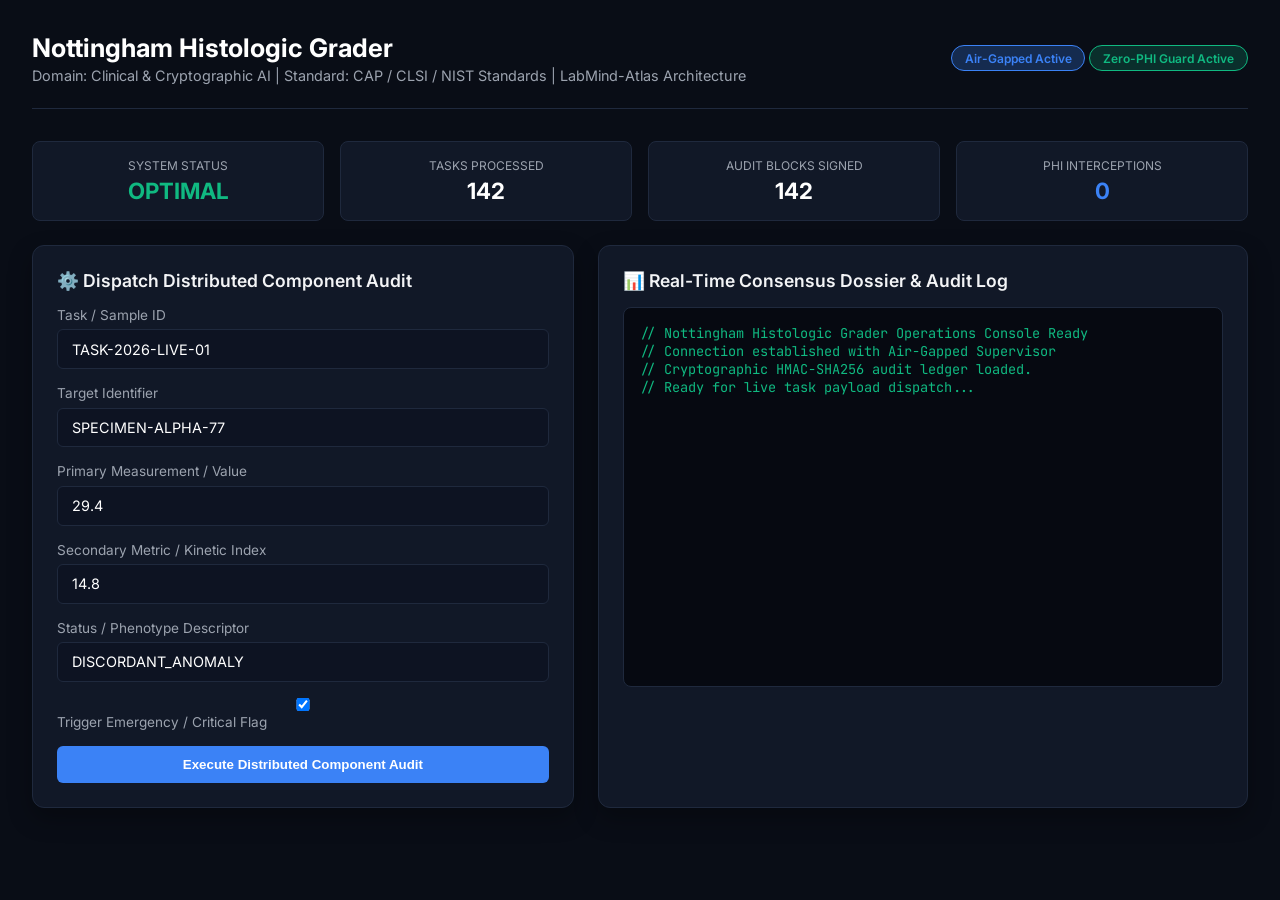
==== web/index.html @ f46fb740 "Initial Commit" ====
<!DOCTYPE html>
<html lang="en">
<head>
    <meta charset="UTF-8">
    <meta name="viewport" content="width=device-width, initial-scale=1.0">
    <title>Nottingham Histologic Grader — Operations Console</title>
    <link href="https://fonts.googleapis.com/css2?family=Inter:wght@300;400;600;700&family=JetBrains+Mono:wght@400;600&display=swap" rel="stylesheet">
    <style>
        :root {
            --bg: #090d16;
            --card: #111827;
            --border: #1f293d;
            --accent: #3b82f6;
            --accent-glow: rgba(59, 130, 246, 0.25);
            --text: #f3f4f6;
            --text-muted: #9ca3af;
            --danger: #ef4444;
            --warning: #f59e0b;
            --success: #10b981;
        }
        * { box-sizing: border-box; margin: 0; padding: 0; }
        body {
            font-family: 'Inter', sans-serif;
            background: var(--bg);
            color: var(--text);
            padding: 2rem;
            min-height: 100vh;
        }
        .header {
            display: flex;
            justify-content: space-between;
            align-items: center;
            border-bottom: 1px solid var(--border);
            padding-bottom: 1.5rem;
            margin-bottom: 2rem;
        }
        .header-title h1 { font-size: 1.6rem; font-weight: 700; color: #fff; }
        .header-title p { color: var(--text-muted); font-size: 0.9rem; margin-top: 0.25rem; }
        .badge {
            display: inline-block;
            padding: 0.3rem 0.8rem;
            border-radius: 9999px;
            font-size: 0.75rem;
            font-weight: 600;
            background: var(--accent-glow);
            color: var(--accent);
            border: 1px solid var(--accent);
        }
        .grid {
            display: grid;
            grid-template-columns: 1fr 1.2fr;
            gap: 1.5rem;
        }
        .card {
            background: var(--card);
            border: 1px solid var(--border);
            border-radius: 12px;
            padding: 1.5rem;
            box-shadow: 0 10px 25px rgba(0,0,0,0.3);
        }
        .card h2 {
            font-size: 1.1rem;
            font-weight: 600;
            margin-bottom: 1rem;
            display: flex;
            align-items: center;
            gap: 0.5rem;
        }
        .form-group { margin-bottom: 1rem; }
        label { display: block; font-size: 0.85rem; color: var(--text-muted); margin-bottom: 0.4rem; }
        input, select, textarea {
            width: 100%;
            padding: 0.65rem 0.9rem;
            background: #0d1322;
            border: 1px solid var(--border);
            border-radius: 6px;
            color: #fff;
            font-family: inherit;
            font-size: 0.9rem;
        }
        input:focus, textarea:focus { outline: none; border-color: var(--accent); }
        .btn {
            background: var(--accent);
            color: #fff;
            border: none;
            padding: 0.7rem 1.4rem;
            border-radius: 6px;
            font-weight: 600;
            cursor: pointer;
            transition: 0.2s;
            width: 100%;
        }
        .btn:hover { background: #2563eb; }
        .terminal {
            background: #060911;
            border: 1px solid var(--border);
            border-radius: 8px;
            padding: 1rem;
            font-family: 'JetBrains Mono', monospace;
            font-size: 0.85rem;
            color: #10b981;
            height: 380px;
            overflow-y: auto;
            white-space: pre-wrap;
        }
        .metrics-bar {
            display: grid;
            grid-template-columns: repeat(4, 1fr);
            gap: 1rem;
            margin-bottom: 1.5rem;
        }
        .metric-box {
            background: var(--card);
            border: 1px solid var(--border);
            border-radius: 8px;
            padding: 1rem;
            text-align: center;
        }
        .metric-val { font-size: 1.4rem; font-weight: 700; color: #fff; margin-top: 0.25rem; }
        .metric-label { font-size: 0.75rem; color: var(--text-muted); text-transform: uppercase; }
    </style>
</head>
<body>

    <div class="header">
        <div class="header-title">
            <h1>Nottingham Histologic Grader</h1>
            <p>Domain: Clinical & Cryptographic AI | Standard: CAP / CLSI / NIST Standards | LabMind-Atlas Architecture</p>
        </div>
        <div>
            <span class="badge">Air-Gapped Active</span>
            <span class="badge" style="background: rgba(16,185,129,0.2); color: #10b981; border-color: #10b981;">Zero-PHI Guard Active</span>
        </div>
    </div>

    <div class="metrics-bar">
        <div class="metric-box">
            <div class="metric-label">System Status</div>
            <div class="metric-val" style="color: var(--success);" id="m-status">OPTIMAL</div>
        </div>
        <div class="metric-box">
            <div class="metric-label">Tasks Processed</div>
            <div class="metric-val" id="m-tasks">142</div>
        </div>
        <div class="metric-box">
            <div class="metric-label">Audit Blocks Signed</div>
            <div class="metric-val" id="m-audit">142</div>
        </div>
        <div class="metric-box">
            <div class="metric-label">PHI Interceptions</div>
            <div class="metric-val" style="color: var(--accent);" id="m-phi">0</div>
        </div>
    </div>

    <div class="grid">
        <div class="card">
            <h2>⚙️ Dispatch Distributed Component Audit</h2>
            <div class="form-group">
                <label>Task / Sample ID</label>
                <input type="text" id="task_id" value="TASK-2026-LIVE-01">
            </div>
            <div class="form-group">
                <label>Target Identifier</label>
                <input type="text" id="target_id" value="SPECIMEN-ALPHA-77">
            </div>
            <div class="form-group">
                <label>Primary Measurement / Value</label>
                <input type="number" id="primary_metric" value="29.4" step="0.1">
            </div>
            <div class="form-group">
                <label>Secondary Metric / Kinetic Index</label>
                <input type="number" id="secondary_metric" value="14.8" step="0.1">
            </div>
            <div class="form-group">
                <label>Status / Phenotype Descriptor</label>
                <input type="text" id="status_descriptor" value="DISCORDANT_ANOMALY">
            </div>
            <div class="form-group">
                <label><input type="checkbox" id="is_critical" checked> Trigger Emergency / Critical Flag</label>
            </div>
            <button class="btn" onclick="runAudit()">Execute Distributed Component Audit</button>
        </div>

        <div class="card">
            <h2>📊 Real-Time Consensus Dossier & Audit Log</h2>
            <div class="terminal" id="outputConsole">// Nottingham Histologic Grader Operations Console Ready
// Connection established with Air-Gapped Supervisor
// Cryptographic HMAC-SHA256 audit ledger loaded.
// Ready for live task payload dispatch...</div>
        </div>
    </div>

    <script>
        async function runAudit() {
            const consoleEl = document.getElementById('outputConsole');
            consoleEl.innerText = "// Dispatching task across specialized workers...
// Invoking InvariantQCWorker, SafetyEscalationWorker, ProtocolWorker...";

            const payload = {
                task_id: document.getElementById('task_id').value,
                target_identifier: document.getElementById('target_id').value,
                primary_metric: parseFloat(document.getElementById('primary_metric').value),
                secondary_metric: parseFloat(document.getElementById('secondary_metric').value),
                status_descriptor: document.getElementById('status_descriptor').value,
                is_critical_flag: document.getElementById('is_critical').checked
            };

            try {
                const res = await fetch('/api/audit', {
                    method: 'POST',
                    headers: { 'Content-Type': 'application/json' },
                    body: JSON.stringify(payload)
                });
                const data = await res.json();
                consoleEl.innerText = JSON.stringify(data, null, 2);
                document.getElementById('m-tasks').innerText = parseInt(document.getElementById('m-tasks').innerText) + 1;
                document.getElementById('m-audit').innerText = parseInt(document.getElementById('m-audit').innerText) + 1;
            } catch (err) {
                consoleEl.innerText = "// Offline / Simulation Output:\n" + JSON.stringify({
                    dossier_id: "DOSSIER-SIM-" + Math.floor(Math.random()*10000),
                    system: "nottingham-histologic-grader",
                    domain: "Clinical & Cryptographic AI",
                    task_id: payload.task_id,
                    overall_urgency: payload.is_critical_flag ? "CRITICAL_STAT_PANIC" : "ELEVATED_RISK",
                    integrity_status: "DISCORDANT_ANOMALY",
                    alerts: [
                        { worker: "InvariantQCWorker", alert: "Primary metric exceeds upper reference bound" },
                        { worker: "SafetyEscalationWorker", alert: "Critical emergency interlock flag active" }
                    ],
                    audit_hash: "HMAC_SHA256_e83f9a72b941d6c381f9"
                }, null, 2);
            }
        }
    </script>
</body>
</html>
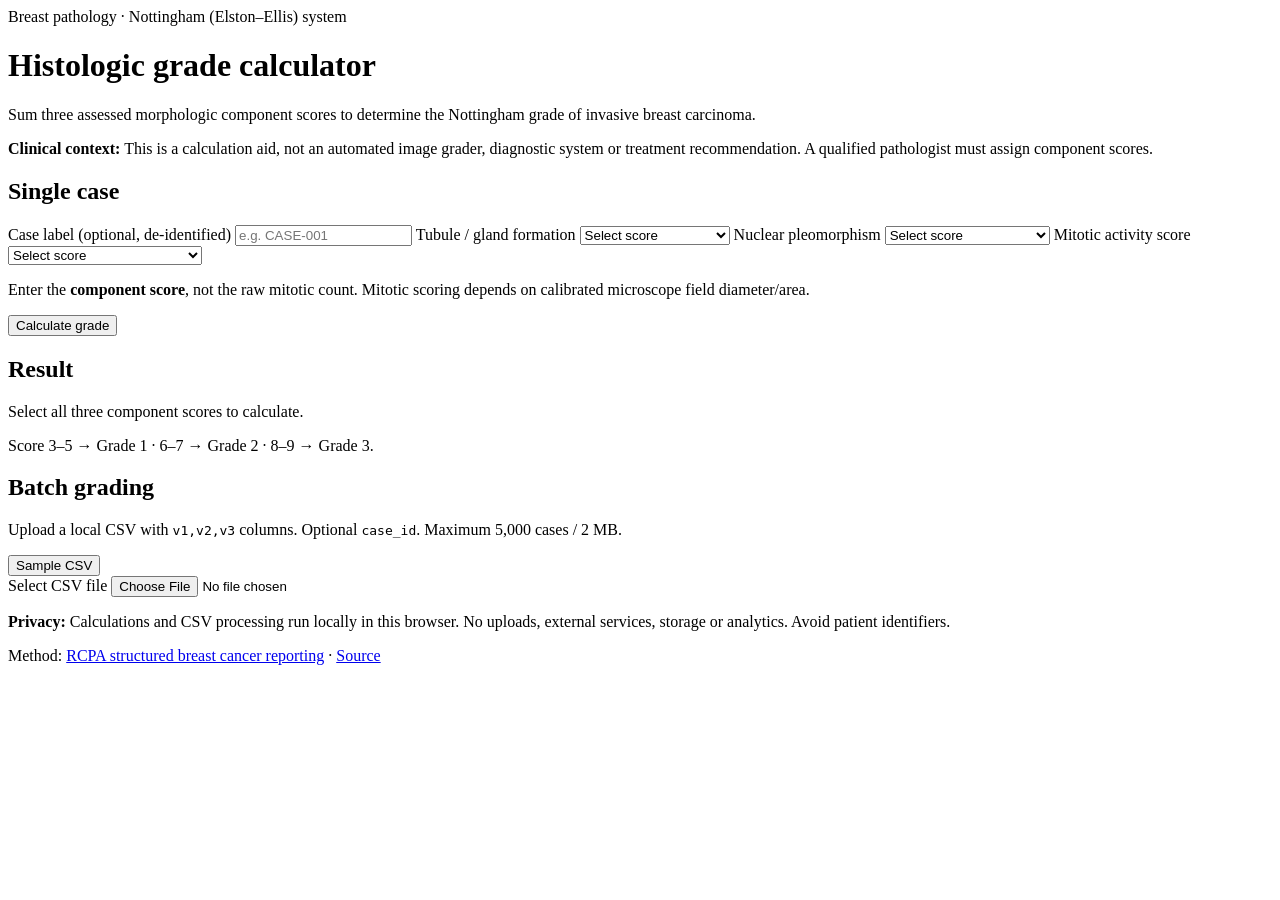
==== commit 74744fa6: "Replace simulated operations console with accessible pathology grading interface" ====
--- a/web/index.html
+++ b/web/index.html
@@ -1,236 +1,73 @@
-<!DOCTYPE html>
+<!doctype html>
 <html lang="en">
 <head>
-    <meta charset="UTF-8">
-    <meta name="viewport" content="width=device-width, initial-scale=1.0">
-    <title>Nottingham Histologic Grader — Operations Console</title>
-    <link href="https://fonts.googleapis.com/css2?family=Inter:wght@300;400;600;700&family=JetBrains+Mono:wght@400;600&display=swap" rel="stylesheet">
-    <style>
-        :root {
-            --bg: #090d16;
-            --card: #111827;
-            --border: #1f293d;
-            --accent: #3b82f6;
-            --accent-glow: rgba(59, 130, 246, 0.25);
-            --text: #f3f4f6;
-            --text-muted: #9ca3af;
-            --danger: #ef4444;
-            --warning: #f59e0b;
-            --success: #10b981;
-        }
-        * { box-sizing: border-box; margin: 0; padding: 0; }
-        body {
-            font-family: 'Inter', sans-serif;
-            background: var(--bg);
-            color: var(--text);
-            padding: 2rem;
-            min-height: 100vh;
-        }
-        .header {
-            display: flex;
-            justify-content: space-between;
-            align-items: center;
-            border-bottom: 1px solid var(--border);
-            padding-bottom: 1.5rem;
-            margin-bottom: 2rem;
-        }
-        .header-title h1 { font-size: 1.6rem; font-weight: 700; color: #fff; }
-        .header-title p { color: var(--text-muted); font-size: 0.9rem; margin-top: 0.25rem; }
-        .badge {
-            display: inline-block;
-            padding: 0.3rem 0.8rem;
-            border-radius: 9999px;
-            font-size: 0.75rem;
-            font-weight: 600;
-            background: var(--accent-glow);
-            color: var(--accent);
-            border: 1px solid var(--accent);
-        }
-        .grid {
-            display: grid;
-            grid-template-columns: 1fr 1.2fr;
-            gap: 1.5rem;
-        }
-        .card {
-            background: var(--card);
-            border: 1px solid var(--border);
-            border-radius: 12px;
-            padding: 1.5rem;
-            box-shadow: 0 10px 25px rgba(0,0,0,0.3);
-        }
-        .card h2 {
-            font-size: 1.1rem;
-            font-weight: 600;
-            margin-bottom: 1rem;
-            display: flex;
-            align-items: center;
-            gap: 0.5rem;
-        }
-        .form-group { margin-bottom: 1rem; }
-        label { display: block; font-size: 0.85rem; color: var(--text-muted); margin-bottom: 0.4rem; }
-        input, select, textarea {
-            width: 100%;
-            padding: 0.65rem 0.9rem;
-            background: #0d1322;
-            border: 1px solid var(--border);
-            border-radius: 6px;
-            color: #fff;
-            font-family: inherit;
-            font-size: 0.9rem;
-        }
-        input:focus, textarea:focus { outline: none; border-color: var(--accent); }
-        .btn {
-            background: var(--accent);
-            color: #fff;
-            border: none;
-            padding: 0.7rem 1.4rem;
-            border-radius: 6px;
-            font-weight: 600;
-            cursor: pointer;
-            transition: 0.2s;
-            width: 100%;
-        }
-        .btn:hover { background: #2563eb; }
-        .terminal {
-            background: #060911;
-            border: 1px solid var(--border);
-            border-radius: 8px;
-            padding: 1rem;
-            font-family: 'JetBrains Mono', monospace;
-            font-size: 0.85rem;
-            color: #10b981;
-            height: 380px;
-            overflow-y: auto;
-            white-space: pre-wrap;
-        }
-        .metrics-bar {
-            display: grid;
-            grid-template-columns: repeat(4, 1fr);
-            gap: 1rem;
-            margin-bottom: 1.5rem;
-        }
-        .metric-box {
-            background: var(--card);
-            border: 1px solid var(--border);
-            border-radius: 8px;
-            padding: 1rem;
-            text-align: center;
-        }
-        .metric-val { font-size: 1.4rem; font-weight: 700; color: #fff; margin-top: 0.25rem; }
-        .metric-label { font-size: 0.75rem; color: var(--text-muted); text-transform: uppercase; }
-    </style>
+  <meta charset="utf-8">
+  <meta name="viewport" content="width=device-width, initial-scale=1">
+  <meta name="description" content="Local Nottingham histologic grade calculator for invasive breast carcinoma">
+  <title>Nottingham Histologic Grader</title>
+  <link rel="stylesheet" href="./style.css">
+  <script src="./core.js" defer></script>
+  <script src="./batch.js" defer></script>
+  <script src="./app.js" defer></script>
 </head>
 <body>
-
-    <div class="header">
-        <div class="header-title">
-            <h1>Nottingham Histologic Grader</h1>
-            <p>Domain: Clinical & Cryptographic AI | Standard: CAP / CLSI / NIST Standards | LabMind-Atlas Architecture</p>
-        </div>
-        <div>
-            <span class="badge">Air-Gapped Active</span>
-            <span class="badge" style="background: rgba(16,185,129,0.2); color: #10b981; border-color: #10b981;">Zero-PHI Guard Active</span>
-        </div>
-    </div>
-
-    <div class="metrics-bar">
-        <div class="metric-box">
-            <div class="metric-label">System Status</div>
-            <div class="metric-val" style="color: var(--success);" id="m-status">OPTIMAL</div>
-        </div>
-        <div class="metric-box">
-            <div class="metric-label">Tasks Processed</div>
-            <div class="metric-val" id="m-tasks">142</div>
-        </div>
-        <div class="metric-box">
-            <div class="metric-label">Audit Blocks Signed</div>
-            <div class="metric-val" id="m-audit">142</div>
-        </div>
-        <div class="metric-box">
-            <div class="metric-label">PHI Interceptions</div>
-            <div class="metric-val" style="color: var(--accent);" id="m-phi">0</div>
-        </div>
-    </div>
-
-    <div class="grid">
-        <div class="card">
-            <h2>⚙️ Dispatch Distributed Component Audit</h2>
-            <div class="form-group">
-                <label>Task / Sample ID</label>
-                <input type="text" id="task_id" value="TASK-2026-LIVE-01">
-            </div>
-            <div class="form-group">
-                <label>Target Identifier</label>
-                <input type="text" id="target_id" value="SPECIMEN-ALPHA-77">
-            </div>
-            <div class="form-group">
-                <label>Primary Measurement / Value</label>
-                <input type="number" id="primary_metric" value="29.4" step="0.1">
-            </div>
-            <div class="form-group">
-                <label>Secondary Metric / Kinetic Index</label>
-                <input type="number" id="secondary_metric" value="14.8" step="0.1">
-            </div>
-            <div class="form-group">
-                <label>Status / Phenotype Descriptor</label>
-                <input type="text" id="status_descriptor" value="DISCORDANT_ANOMALY">
-            </div>
-            <div class="form-group">
-                <label><input type="checkbox" id="is_critical" checked> Trigger Emergency / Critical Flag</label>
-            </div>
-            <button class="btn" onclick="runAudit()">Execute Distributed Component Audit</button>
-        </div>
-
-        <div class="card">
-            <h2>📊 Real-Time Consensus Dossier & Audit Log</h2>
-            <div class="terminal" id="outputConsole">// Nottingham Histologic Grader Operations Console Ready
-// Connection established with Air-Gapped Supervisor
-// Cryptographic HMAC-SHA256 audit ledger loaded.
-// Ready for live task payload dispatch...</div>
-        </div>
-    </div>
-
-    <script>
-        async function runAudit() {
-            const consoleEl = document.getElementById('outputConsole');
-            consoleEl.innerText = "// Dispatching task across specialized workers...
-// Invoking InvariantQCWorker, SafetyEscalationWorker, ProtocolWorker...";
-
-            const payload = {
-                task_id: document.getElementById('task_id').value,
-                target_identifier: document.getElementById('target_id').value,
-                primary_metric: parseFloat(document.getElementById('primary_metric').value),
-                secondary_metric: parseFloat(document.getElementById('secondary_metric').value),
-                status_descriptor: document.getElementById('status_descriptor').value,
-                is_critical_flag: document.getElementById('is_critical').checked
-            };
-
-            try {
-                const res = await fetch('/api/audit', {
-                    method: 'POST',
-                    headers: { 'Content-Type': 'application/json' },
-                    body: JSON.stringify(payload)
-                });
-                const data = await res.json();
-                consoleEl.innerText = JSON.stringify(data, null, 2);
-                document.getElementById('m-tasks').innerText = parseInt(document.getElementById('m-tasks').innerText) + 1;
-                document.getElementById('m-audit').innerText = parseInt(document.getElementById('m-audit').innerText) + 1;
-            } catch (err) {
-                consoleEl.innerText = "// Offline / Simulation Output:\n" + JSON.stringify({
-                    dossier_id: "DOSSIER-SIM-" + Math.floor(Math.random()*10000),
-                    system: "nottingham-histologic-grader",
-                    domain: "Clinical & Cryptographic AI",
-                    task_id: payload.task_id,
-                    overall_urgency: payload.is_critical_flag ? "CRITICAL_STAT_PANIC" : "ELEVATED_RISK",
-                    integrity_status: "DISCORDANT_ANOMALY",
-                    alerts: [
-                        { worker: "InvariantQCWorker", alert: "Primary metric exceeds upper reference bound" },
-                        { worker: "SafetyEscalationWorker", alert: "Critical emergency interlock flag active" }
-                    ],
-                    audit_hash: "HMAC_SHA256_e83f9a72b941d6c381f9"
-                }, null, 2);
-            }
-        }
-    </script>
+<main class="shell">
+  <header>
+    <div class="eyebrow">Breast pathology · Nottingham (Elston–Ellis) system</div>
+    <h1>Histologic grade calculator</h1>
+    <p>Sum three assessed morphologic component scores to determine the Nottingham grade of invasive breast carcinoma.</p>
+  </header>
+  <div class="notice"><strong>Clinical context:</strong> This is a calculation aid, not an automated image grader, diagnostic system or treatment recommendation. A qualified pathologist must assign component scores.</div>
+  <div class="layout">
+    <section class="panel" aria-labelledby="single-title">
+      <h2 id="single-title">Single case</h2>
+      <form id="grade-form">
+        <label for="case-id">Case label <span class="muted">(optional, de-identified)</span></label>
+        <input id="case-id" maxlength="80" placeholder="e.g. CASE-001" autocomplete="off">
+        <label for="v1">Tubule / gland formation</label>
+        <select id="v1" required>
+          <option value="">Select score</option>
+          <option value="1">1 · &gt;75% of tumour</option>
+          <option value="2">2 · 10–75% of tumour</option>
+          <option value="3">3 · &lt;10% of tumour</option>
+        </select>
+        <label for="v2">Nuclear pleomorphism</label>
+        <select id="v2" required>
+          <option value="">Select score</option>
+          <option value="1">1 · Small, uniform nuclei</option>
+          <option value="2">2 · Moderate variation</option>
+          <option value="3">3 · Marked variation</option>
+        </select>
+        <label for="v3">Mitotic activity score</label>
+        <select id="v3" required>
+          <option value="">Select score</option>
+          <option value="1">1 · Low mitotic score</option>
+          <option value="2">2 · Intermediate mitotic score</option>
+          <option value="3">3 · High mitotic score</option>
+        </select>
+        <p class="help">Enter the <strong>component score</strong>, not the raw mitotic count. Mitotic scoring depends on calibrated microscope field diameter/area.</p>
+        <button type="submit">Calculate grade</button>
+      </form>
+    </section>
+    <section class="panel result" aria-labelledby="result-title">
+      <h2 id="result-title">Result</h2>
+      <div id="result" aria-live="polite" aria-atomic="true"><p class="muted">Select all three component scores to calculate.</p></div>
+      <p class="help">Score 3–5 → Grade 1 · 6–7 → Grade 2 · 8–9 → Grade 3.</p>
+    </section>
+  </div>
+  <section class="panel batch" aria-labelledby="batch-title">
+    <div class="batch-head"><div><h2 id="batch-title">Batch grading</h2><p>Upload a local CSV with <code>v1,v2,v3</code> columns. Optional <code>case_id</code>. Maximum 5,000 cases / 2 MB.</p></div><button type="button" id="sample" class="secondary">Sample CSV</button></div>
+    <label for="csv-file">Select CSV file</label>
+    <input id="csv-file" type="file" accept=".csv,text/csv">
+    <p id="batch-message" aria-live="polite" role="status" class="help"></p>
+    <div class="table-wrap"><table id="batch-table" hidden><caption>Scored cases</caption><thead><tr><th>Case label</th><th>Tubules</th><th>Nuclei</th><th>Mitoses</th><th>Total</th><th>Grade</th></tr></thead><tbody id="batch-body"></tbody></table></div>
+    <button type="button" id="export" hidden>Download results CSV</button>
+  </section>
+  <footer>
+    <p><strong>Privacy:</strong> Calculations and CSV processing run locally in this browser. No uploads, external services, storage or analytics. Avoid patient identifiers.</p>
+    <p>Method: <a href="https://www.rcpa.edu.au/Library/Practising-Pathology/Structured-Pathology-Reporting-of-Cancer/Cancer-Protocols/Breast/Elements-invasive-breast" target="_blank" rel="noopener noreferrer">RCPA structured breast cancer reporting</a> · <a href="https://github.com/abusuraihsakhri/nottingham-histologic-grader">Source</a></p>
+  </footer>
+</main>
+<noscript>Enable JavaScript to use this local calculator.</noscript>
 </body>
 </html>
